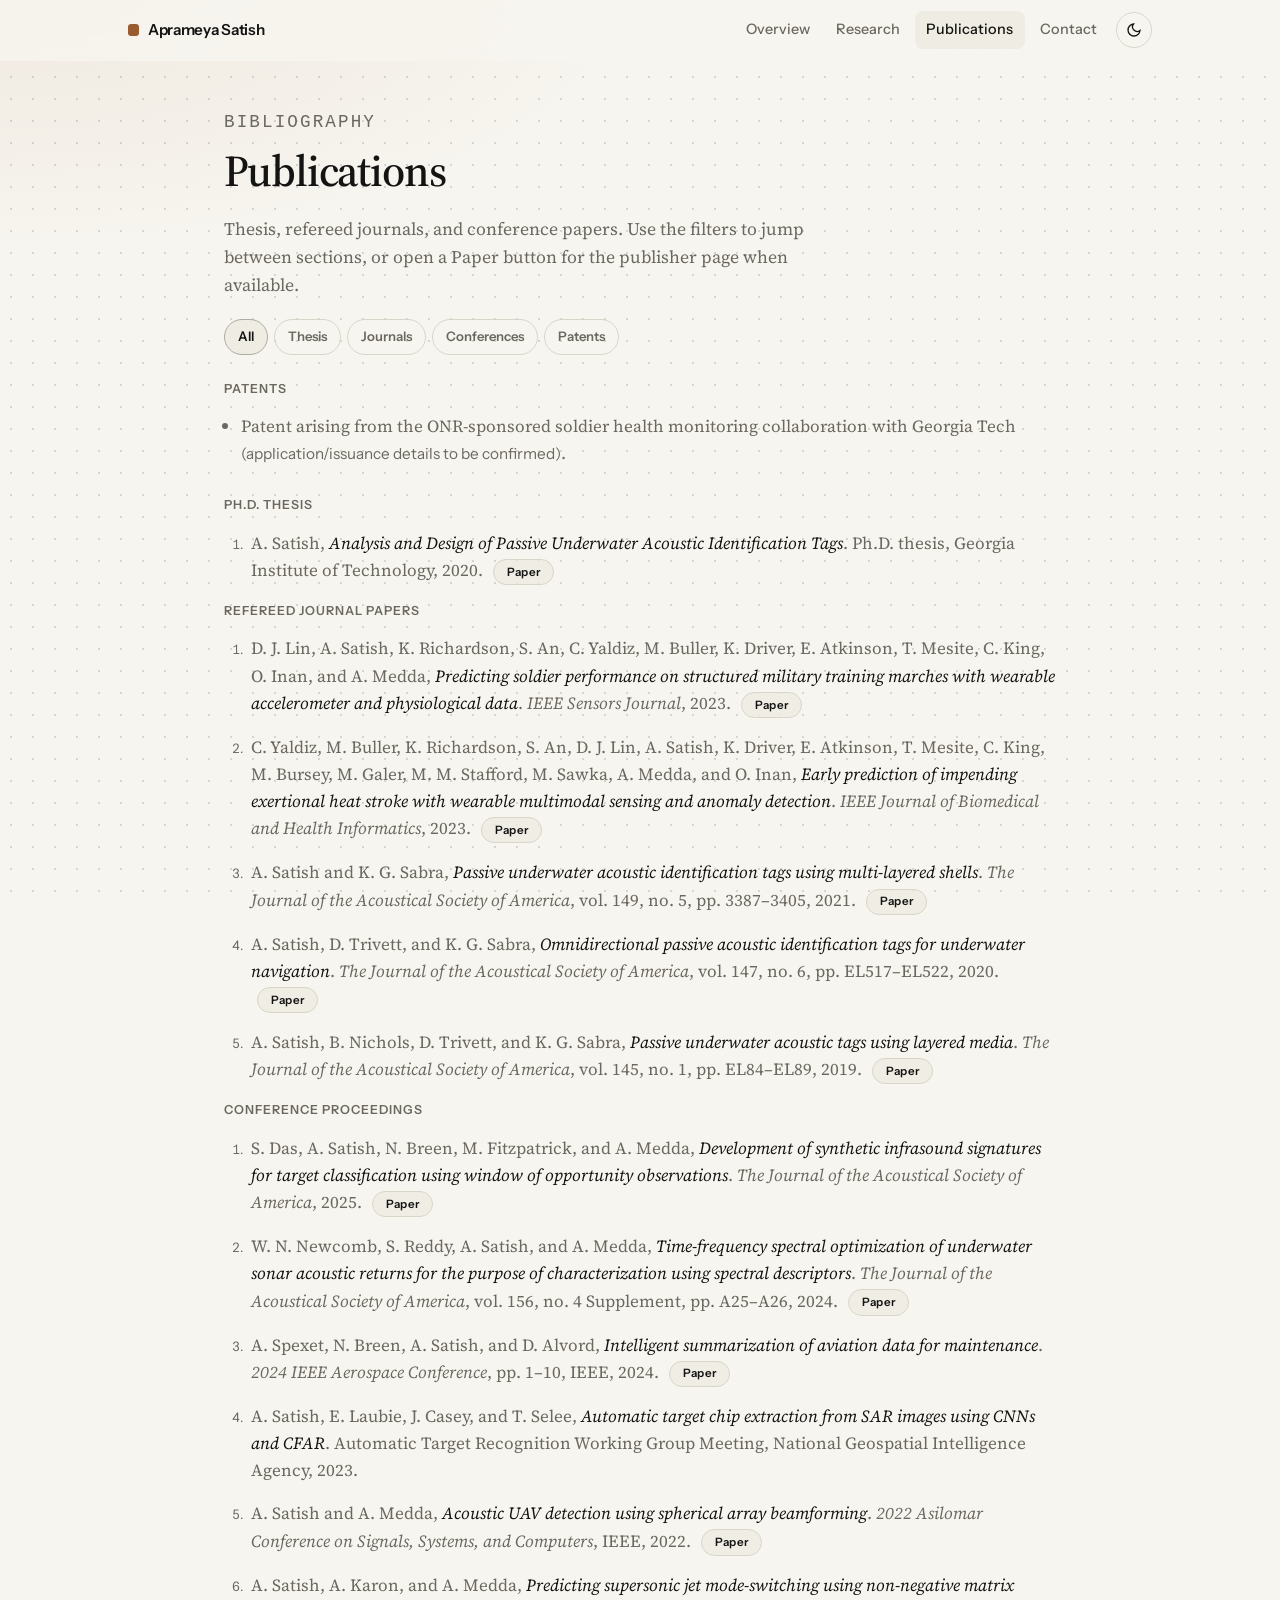
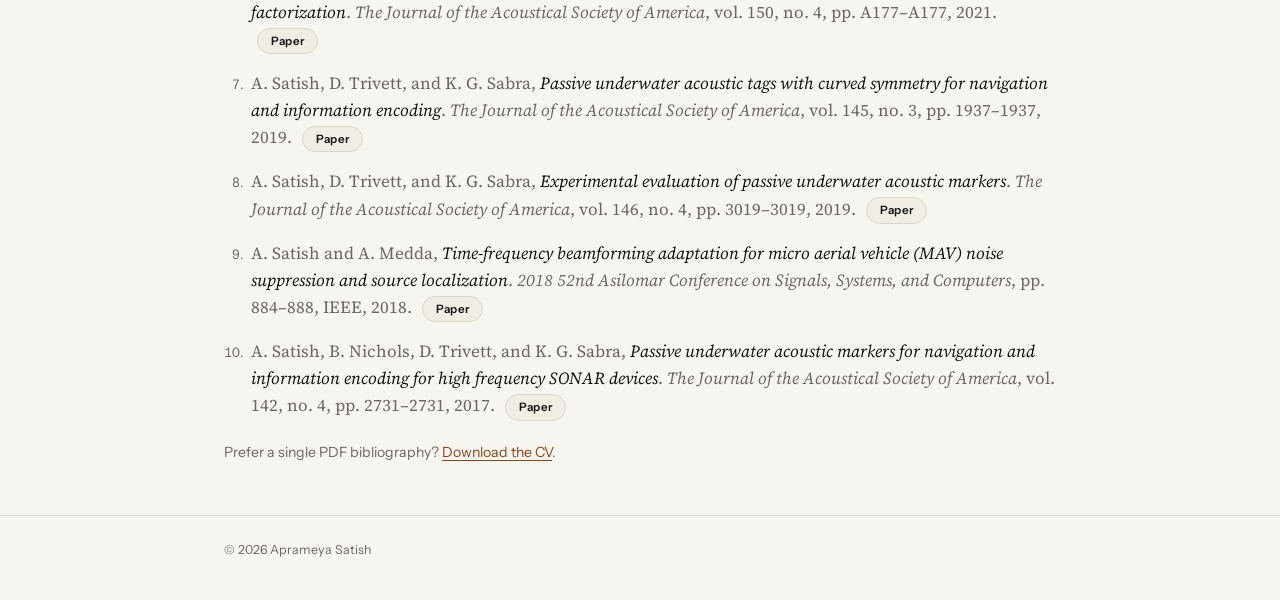
==== publications.html @ 1bc89d55 "Restructure site into overview, research, and publications Adopt a zk15-inspired multi-page academic" ====
<!DOCTYPE html>
<html lang="en">
<head>
    <meta charset="UTF-8">
    <meta name="viewport" content="width=device-width, initial-scale=1.0">
    <title>Publications — Aprameya Satish</title>
    <meta name="description" content="Publications by Aprameya Satish: journals, conferences, and Ph.D. thesis.">
    <script>
      (function () {
        try {
          var key = "as-theme";
          var stored = localStorage.getItem(key);
          var prefersDark = window.matchMedia("(prefers-color-scheme: dark)").matches;
          var theme = stored === "light" || stored === "dark" ? stored : prefersDark ? "dark" : "light";
          document.documentElement.dataset.theme = theme;
          document.documentElement.style.colorScheme = theme;
        } catch (e) {
          document.documentElement.dataset.theme = "light";
        }
      })();
    </script>
    <link rel="preconnect" href="https://fonts.googleapis.com">
    <link rel="preconnect" href="https://fonts.gstatic.com" crossorigin>
    <link href="https://fonts.googleapis.com/css2?family=Instrument+Sans:ital,wght@0,400;0,500;0,600;0,700;1,400&family=Source+Serif+4:ital,opsz,wght@0,8..60,400;0,8..60,500;0,8..60,600;0,8..60,700;1,8..60,400;1,8..60,500&display=swap" rel="stylesheet">
    <link rel="stylesheet" href="style.css">
</head>
<body>
    <a class="skip-link" href="#main">Skip to content</a>

    <header class="site-header">
        <nav class="nav" aria-label="Primary">
            <a class="nav__brand" href="./">
                <span class="nav__mark" aria-hidden="true"></span>
                Aprameya Satish
            </a>
            <div class="nav__actions">
                <ul class="nav__menu" id="nav-menu">
                    <li><a class="nav__link" href="./">Overview</a></li>
                    <li><a class="nav__link" href="research.html">Research</a></li>
                    <li><a class="nav__link" href="publications.html" aria-current="page">Publications</a></li>
                    <li><a class="nav__link" href="./#contact">Contact</a></li>
                </ul>
                <button class="theme-toggle" id="theme-toggle" type="button" aria-label="Toggle color theme">
                    <svg class="icon-moon" viewBox="0 0 24 24" fill="none" stroke="currentColor" stroke-width="2" aria-hidden="true"><path d="M21 12.79A9 9 0 1 1 11.21 3 7 7 0 0 0 21 12.79z"/></svg>
                    <svg class="icon-sun" viewBox="0 0 24 24" fill="none" stroke="currentColor" stroke-width="2" aria-hidden="true"><circle cx="12" cy="12" r="4"/><path d="M12 2v2m0 16v2M4.93 4.93l1.41 1.41m11.32 11.32 1.41 1.41M2 12h2m16 0h2M4.93 19.07l1.41-1.41M17.66 6.34l1.41-1.41"/></svg>
                </button>
                <button class="nav__toggle" id="nav-toggle" type="button" aria-expanded="false" aria-controls="nav-menu" aria-label="Toggle menu">
                    <span></span><span></span><span></span>
                </button>
            </div>
        </nav>
    </header>

    <main id="main">
        <header class="page-header">
            <div class="container">
                <p class="hero__eyebrow reveal">Bibliography</p>
                <h1 class="reveal">Publications</h1>
                <p class="reveal">
                    Thesis, refereed journals, and conference papers. Use the filters to jump between
                    sections, or open a Paper button for the publisher page when available.
                </p>
            </div>
        </header>

        <section class="section" style="padding-top: 0;">
            <div class="container">
                <div class="pub-filters reveal" role="tablist" aria-label="Publication filters">
                    <button type="button" class="pub-filter is-active" data-filter="all">All</button>
                    <button type="button" class="pub-filter" data-filter="thesis">Thesis</button>
                    <button type="button" class="pub-filter" data-filter="journal">Journals</button>
                    <button type="button" class="pub-filter" data-filter="conference">Conferences</button>
                    <button type="button" class="pub-filter" data-filter="patent">Patents</button>
                </div>

                <div class="pub-group" data-group="patent">
                    <h2 class="subsection__title">Patents</h2>
                    <ul class="plain-list" style="margin-bottom: 1.75rem;">
                        <li>
                            Patent arising from the ONR-sponsored soldier health monitoring collaboration
                            with Georgia Tech <span class="muted">(application/issuance details to be confirmed)</span>.
                        </li>
                    </ul>
                </div>

                <div class="pub-group" data-group="thesis">
                    <h2 class="subsection__title">Ph.D. Thesis</h2>
                    <ol class="pub-list">
                        <li id="pub-thesis-2020">
                            <span class="pub-list__entry">
                                A. Satish,
                                <span class="pub-list__title">Analysis and Design of Passive Underwater Acoustic Identification Tags</span>.
                                Ph.D. thesis, Georgia Institute of Technology, 2020.
                                <a class="btn-paper" href="https://hdl.handle.net/1853/65987" target="_blank" rel="noopener noreferrer">Paper</a>
                            </span>
                        </li>
                    </ol>
                </div>

                <div class="pub-group" data-group="journal">
                    <h2 class="subsection__title">Refereed Journal Papers</h2>
                    <ol class="pub-list">
                        <li id="pub-lin-2023">
                            <span class="pub-list__entry">
                                D. J. Lin, A. Satish, K. Richardson, S. An, C. Yaldiz, M. Buller, K. Driver,
                                E. Atkinson, T. Mesite, C. King, O. Inan, and A. Medda,
                                <span class="pub-list__title">Predicting soldier performance on structured military training marches with wearable accelerometer and physiological data</span>.
                                <em>IEEE Sensors Journal</em>, 2023.
                                <a class="btn-paper" href="https://doi.org/10.1109/JSEN.2023.3330409" target="_blank" rel="noopener noreferrer">Paper</a>
                            </span>
                        </li>
                        <li id="pub-yaldiz-2023">
                            <span class="pub-list__entry">
                                C. Yaldiz, M. Buller, K. Richardson, S. An, D. J. Lin, A. Satish, K. Driver,
                                E. Atkinson, T. Mesite, C. King, M. Bursey, M. Galer, M. M. Stafford,
                                M. Sawka, A. Medda, and O. Inan,
                                <span class="pub-list__title">Early prediction of impending exertional heat stroke with wearable multimodal sensing and anomaly detection</span>.
                                <em>IEEE Journal of Biomedical and Health Informatics</em>, 2023.
                                <a class="btn-paper" href="https://doi.org/10.1109/JBHI.2023.3323014" target="_blank" rel="noopener noreferrer">Paper</a>
                            </span>
                        </li>
                        <li id="pub-satish-shells-2021">
                            <span class="pub-list__entry">
                                A. Satish and K. G. Sabra,
                                <span class="pub-list__title">Passive underwater acoustic identification tags using multi-layered shells</span>.
                                <em>The Journal of the Acoustical Society of America</em>, vol. 149, no. 5, pp. 3387–3405, 2021.
                                <a class="btn-paper" href="https://doi.org/10.1121/10.0004990" target="_blank" rel="noopener noreferrer">Paper</a>
                            </span>
                        </li>
                        <li id="pub-satish-omni-2020">
                            <span class="pub-list__entry">
                                A. Satish, D. Trivett, and K. G. Sabra,
                                <span class="pub-list__title">Omnidirectional passive acoustic identification tags for underwater navigation</span>.
                                <em>The Journal of the Acoustical Society of America</em>, vol. 147, no. 6, pp. EL517–EL522, 2020.
                                <a class="btn-paper" href="https://doi.org/10.1121/10.0001444" target="_blank" rel="noopener noreferrer">Paper</a>
                            </span>
                        </li>
                        <li id="pub-satish-layered-2019">
                            <span class="pub-list__entry">
                                A. Satish, B. Nichols, D. Trivett, and K. G. Sabra,
                                <span class="pub-list__title">Passive underwater acoustic tags using layered media</span>.
                                <em>The Journal of the Acoustical Society of America</em>, vol. 145, no. 1, pp. EL84–EL89, 2019.
                                <a class="btn-paper" href="https://doi.org/10.1121/1.5088007" target="_blank" rel="noopener noreferrer">Paper</a>
                            </span>
                        </li>
                    </ol>
                </div>

                <div class="pub-group" data-group="conference">
                    <h2 class="subsection__title">Conference Proceedings</h2>
                    <ol class="pub-list">
                        <li id="pub-das-2025">
                            <span class="pub-list__entry">
                                S. Das, A. Satish, N. Breen, M. Fitzpatrick, and A. Medda,
                                <span class="pub-list__title">Development of synthetic infrasound signatures for target classification using window of opportunity observations</span>.
                                <em>The Journal of the Acoustical Society of America</em>, 2025.
                                <a class="btn-paper" href="https://doi.org/10.1121/10.0038191" target="_blank" rel="noopener noreferrer">Paper</a>
                            </span>
                        </li>
                        <li id="pub-newcomb-2024">
                            <span class="pub-list__entry">
                                W. N. Newcomb, S. Reddy, A. Satish, and A. Medda,
                                <span class="pub-list__title">Time-frequency spectral optimization of underwater sonar acoustic returns for the purpose of characterization using spectral descriptors</span>.
                                <em>The Journal of the Acoustical Society of America</em>, vol. 156, no. 4 Supplement, pp. A25–A26, 2024.
                                <a class="btn-paper" href="https://doi.org/10.1121/10.0034982" target="_blank" rel="noopener noreferrer">Paper</a>
                            </span>
                        </li>
                        <li id="pub-spexet-2024">
                            <span class="pub-list__entry">
                                A. Spexet, N. Breen, A. Satish, and D. Alvord,
                                <span class="pub-list__title">Intelligent summarization of aviation data for maintenance</span>.
                                <em>2024 IEEE Aerospace Conference</em>, pp. 1–10, IEEE, 2024.
                                <a class="btn-paper" href="https://doi.org/10.1109/AERO58975.2024.10521297" target="_blank" rel="noopener noreferrer">Paper</a>
                            </span>
                        </li>
                        <li id="pub-satish-sar-2023">
                            <span class="pub-list__entry">
                                A. Satish, E. Laubie, J. Casey, and T. Selee,
                                <span class="pub-list__title">Automatic target chip extraction from SAR images using CNNs and CFAR</span>.
                                Automatic Target Recognition Working Group Meeting, National Geospatial Intelligence Agency, 2023.
                            </span>
                        </li>
                        <li id="pub-satish-uav-2022">
                            <span class="pub-list__entry">
                                A. Satish and A. Medda,
                                <span class="pub-list__title">Acoustic UAV detection using spherical array beamforming</span>.
                                <em>2022 Asilomar Conference on Signals, Systems, and Computers</em>, IEEE, 2022.
                                <a class="btn-paper" href="https://doi.org/10.1109/IEEECONF56349.2022.10051923" target="_blank" rel="noopener noreferrer">Paper</a>
                            </span>
                        </li>
                        <li id="pub-satish-jet-2021">
                            <span class="pub-list__entry">
                                A. Satish, A. Karon, and A. Medda,
                                <span class="pub-list__title">Predicting supersonic jet mode-switching using non-negative matrix factorization</span>.
                                <em>The Journal of the Acoustical Society of America</em>, vol. 150, no. 4, pp. A177–A177, 2021.
                                <a class="btn-paper" href="https://doi.org/10.1121/10.0008040" target="_blank" rel="noopener noreferrer">Paper</a>
                            </span>
                        </li>
                        <li id="pub-satish-curved-2019">
                            <span class="pub-list__entry">
                                A. Satish, D. Trivett, and K. G. Sabra,
                                <span class="pub-list__title">Passive underwater acoustic tags with curved symmetry for navigation and information encoding</span>.
                                <em>The Journal of the Acoustical Society of America</em>, vol. 145, no. 3, pp. 1937–1937, 2019.
                                <a class="btn-paper" href="https://doi.org/10.1121/1.5102058" target="_blank" rel="noopener noreferrer">Paper</a>
                            </span>
                        </li>
                        <li id="pub-satish-eval-2019">
                            <span class="pub-list__entry">
                                A. Satish, D. Trivett, and K. G. Sabra,
                                <span class="pub-list__title">Experimental evaluation of passive underwater acoustic markers</span>.
                                <em>The Journal of the Acoustical Society of America</em>, vol. 146, no. 4, pp. 3019–3019, 2019.
                                <a class="btn-paper" href="https://doi.org/10.1121/1.5137463" target="_blank" rel="noopener noreferrer">Paper</a>
                            </span>
                        </li>
                        <li id="pub-satish-mav-2018">
                            <span class="pub-list__entry">
                                A. Satish and A. Medda,
                                <span class="pub-list__title">Time-frequency beamforming adaptation for micro aerial vehicle (MAV) noise suppression and source localization</span>.
                                <em>2018 52nd Asilomar Conference on Signals, Systems, and Computers</em>, pp. 884–888, IEEE, 2018.
                                <a class="btn-paper" href="https://doi.org/10.1109/ACSSC.2018.8645315" target="_blank" rel="noopener noreferrer">Paper</a>
                            </span>
                        </li>
                        <li id="pub-satish-markers-2017">
                            <span class="pub-list__entry">
                                A. Satish, B. Nichols, D. Trivett, and K. G. Sabra,
                                <span class="pub-list__title">Passive underwater acoustic markers for navigation and information encoding for high frequency SONAR devices</span>.
                                <em>The Journal of the Acoustical Society of America</em>, vol. 142, no. 4, pp. 2731–2731, 2017.
                                <a class="btn-paper" href="https://doi.org/10.1121/1.5014975" target="_blank" rel="noopener noreferrer">Paper</a>
                            </span>
                        </li>
                    </ol>
                </div>

                <p class="pub-note">
                    Prefer a single PDF bibliography?
                    <a href="assets/Aprameya_Satish_Resume.pdf" download>Download the CV</a>.
                </p>
            </div>
        </section>
    </main>

    <footer class="site-footer">
        <div class="container">
            <p>&copy; <span id="year">2026</span> Aprameya Satish</p>
        </div>
    </footer>

    <script src="app.js"></script>
</body>
</html>
---- style.css ----
/* Faculty-style layout inspired by zk15: overview / programs / publications
   with light+dark themes and a dotted-grid atmosphere. */

:root {
  color-scheme: light;
  --font-serif: "Source Serif 4", "Iowan Old Style", Georgia, serif;
  --font-sans: "Instrument Sans", "Avenir Next", "Segoe UI", sans-serif;
  --font-mono: ui-monospace, "SF Mono", Menlo, Consolas, monospace;

  --bg: #f7f5ef;
  --bg-elevated: #fffcf7;
  --fg: #141413;
  --muted: #6b6860;
  --border: #d9d5c8;
  --surface: #efece3;
  --link: #8b4518;
  --link-hover: #6b3410;
  --accent: #9a5b2f;
  --cta: #1f3a44;
  --cta-hover: #162a31;
  --cta-text: #f7f5ef;
  --nav-bg: color-mix(in srgb, var(--bg) 86%, transparent);
  --dot: color-mix(in srgb, var(--fg) 14%, transparent);
  --shadow: 0 1px 2px rgba(20, 20, 19, 0.04);

  --nav-h: 3.75rem;
  --content: 52rem;
  --content-wide: 64rem;
  --radius: 10px;
  --ease: cubic-bezier(0.22, 1, 0.36, 1);
  --duration: 280ms;
}

html[data-theme="dark"] {
  color-scheme: dark;
  --bg: #12140f;
  --bg-elevated: #1a1d16;
  --fg: #f2f0e8;
  --muted: #a8a499;
  --border: #2e3228;
  --surface: #22261c;
  --link: #d4a574;
  --link-hover: #e8c49a;
  --accent: #c9884a;
  --cta: #e8e2d4;
  --cta-hover: #fff8ec;
  --cta-text: #141413;
  --nav-bg: color-mix(in srgb, var(--bg) 88%, transparent);
  --dot: color-mix(in srgb, var(--fg) 16%, transparent);
  --shadow: 0 1px 3px rgba(0, 0, 0, 0.35);
}

*,
*::before,
*::after {
  box-sizing: border-box;
}

html {
  scroll-behavior: smooth;
  -webkit-font-smoothing: antialiased;
}

body {
  margin: 0;
  min-height: 100vh;
  font-family: var(--font-serif);
  font-size: 1.0625rem;
  line-height: 1.6;
  color: var(--fg);
  background-color: var(--bg);
  background-image:
    radial-gradient(circle, var(--dot) 1px, transparent 1.2px),
    radial-gradient(ellipse 90% 50% at 0% 0%, color-mix(in srgb, var(--accent) 8%, transparent), transparent 55%);
  background-size: 22px 22px, 100% 100%;
  background-attachment: fixed;
  transition: background-color var(--duration) var(--ease), color var(--duration) var(--ease);
}

img {
  max-width: 100%;
  display: block;
}

a {
  color: var(--link);
  text-decoration-thickness: 1px;
  text-underline-offset: 0.18em;
  transition: color var(--duration) var(--ease);
}

a:hover {
  color: var(--link-hover);
}

a:focus-visible,
button:focus-visible {
  outline: 2px solid var(--accent);
  outline-offset: 3px;
}

[id] {
  scroll-margin-top: calc(var(--nav-h) + 1rem);
}

.skip-link {
  position: absolute;
  left: 1rem;
  top: -100px;
  z-index: 100;
  padding: 0.5rem 0.75rem;
  background: var(--fg);
  color: var(--bg);
  font-family: var(--font-sans);
  font-size: 0.85rem;
  text-decoration: none;
}

.skip-link:focus {
  top: 0.75rem;
}

.container {
  width: min(100% - 2.5rem, var(--content));
  margin-inline: auto;
}

.container--wide {
  width: min(100% - 2.5rem, var(--content-wide));
}

/* ——— Nav ——— */

.site-header {
  position: sticky;
  top: 0;
  z-index: 50;
  min-height: var(--nav-h);
  backdrop-filter: blur(14px);
  background: var(--nav-bg);
  border-bottom: 1px solid transparent;
  transition: border-color var(--duration) var(--ease), background var(--duration) var(--ease);
}

.site-header.is-scrolled {
  border-bottom-color: var(--border);
}

.nav {
  width: min(100% - 2rem, var(--content-wide));
  margin-inline: auto;
  min-height: var(--nav-h);
  display: flex;
  align-items: center;
  justify-content: space-between;
  gap: 1rem;
  font-family: var(--font-sans);
}

.nav__brand {
  display: inline-flex;
  align-items: center;
  gap: 0.55rem;
  color: var(--fg);
  font-weight: 600;
  font-size: 0.95rem;
  letter-spacing: -0.02em;
  text-decoration: none;
}

.nav__brand:hover {
  color: var(--fg);
}

.nav__mark {
  width: 0.7rem;
  height: 0.7rem;
  border-radius: 0.2rem;
  background: var(--accent);
  transition: transform var(--duration) var(--ease);
}

.nav__brand:hover .nav__mark {
  transform: rotate(20deg);
}

.nav__actions {
  display: flex;
  align-items: center;
  gap: 0.5rem;
}

.nav__menu {
  display: flex;
  flex-wrap: wrap;
  gap: 0.15rem 0.25rem;
  list-style: none;
  margin: 0;
  padding: 0;
}

.nav__link {
  display: block;
  padding: 0.45rem 0.7rem;
  border-radius: 8px;
  color: var(--muted);
  font-size: 0.9rem;
  font-weight: 500;
  text-decoration: none;
}

.nav__link:hover,
.nav__link[aria-current="page"],
.nav__link.is-active {
  color: var(--fg);
  background: var(--surface);
}

.theme-toggle,
.nav__toggle {
  appearance: none;
  border: 1px solid var(--border);
  background: transparent;
  color: var(--fg);
  cursor: pointer;
  display: inline-flex;
  align-items: center;
  justify-content: center;
  width: 2.25rem;
  height: 2.25rem;
  border-radius: 999px;
  padding: 0;
  transition: background var(--duration) var(--ease), border-color var(--duration) var(--ease);
}

.theme-toggle:hover,
.nav__toggle:hover {
  background: var(--surface);
}

.theme-toggle svg {
  width: 1rem;
  height: 1rem;
}

html[data-theme="light"] .icon-sun {
  display: none;
}

html[data-theme="dark"] .icon-moon {
  display: none;
}

.nav__toggle {
  display: none;
  flex-direction: column;
  gap: 4px;
  border-radius: 8px;
}

.nav__toggle span {
  width: 1rem;
  height: 2px;
  background: var(--fg);
  border-radius: 2px;
}

/* ——— Hero / page intro ——— */

.hero {
  padding: calc(var(--nav-h) * 0.35 + 2.5rem) 0 2.75rem;
}

.hero__eyebrow {
  margin: 0 0 0.85rem;
  font-family: var(--font-mono);
  font-size: 0.75rem;
  font-weight: 500;
  letter-spacing: 0.12em;
  text-transform: uppercase;
  color: var(--accent);
}

.hero__title {
  margin: 0 0 0.65rem;
  font-family: var(--font-serif);
  font-size: clamp(2.4rem, 6vw, 3.6rem);
  font-weight: 550;
  line-height: 1.08;
  letter-spacing: -0.03em;
}

.hero__lede {
  margin: 0 0 1.4rem;
  max-width: 38rem;
  font-size: clamp(1.05rem, 2vw, 1.2rem);
  line-height: 1.5;
  color: var(--muted);
}

.btn-row {
  display: flex;
  flex-wrap: wrap;
  gap: 0.7rem;
  margin-bottom: 1.25rem;
}

.btn {
  display: inline-flex;
  align-items: center;
  gap: 0.4rem;
  padding: 0.65rem 1.15rem;
  border-radius: 8px;
  border: 1px solid transparent;
  font-family: var(--font-sans);
  font-size: 0.92rem;
  font-weight: 600;
  text-decoration: none;
  transition: background var(--duration) var(--ease), border-color var(--duration) var(--ease),
    color var(--duration) var(--ease), transform var(--duration) var(--ease);
}

.btn:hover {
  text-decoration: none;
  transform: translateY(-1px);
}

.btn--primary {
  background: var(--cta);
  color: var(--cta-text);
}

.btn--primary:hover {
  background: var(--cta-hover);
  color: var(--cta-text);
}

.btn--secondary {
  background: var(--surface);
  color: var(--fg);
  border-color: var(--border);
  box-shadow: var(--shadow);
}

.btn--secondary:hover {
  color: var(--fg);
  border-color: color-mix(in srgb, var(--fg) 28%, var(--border));
}

.fact-chips {
  display: flex;
  flex-wrap: wrap;
  gap: 0.5rem;
  margin: 0;
  padding: 0;
  list-style: none;
}

.fact-chips li,
.fact-chips a {
  font-family: var(--font-mono);
  font-size: 0.75rem;
  color: var(--muted);
  border: 1px solid var(--border);
  border-radius: 999px;
  padding: 0.35rem 0.75rem;
  background: color-mix(in srgb, var(--bg-elevated) 80%, transparent);
  text-decoration: none;
}

.fact-chips a:hover {
  color: var(--fg);
  border-color: color-mix(in srgb, var(--fg) 30%, var(--border));
}

.page-header {
  padding: calc(var(--nav-h) * 0.25 + 2rem) 0 1.25rem;
}

.page-header h1 {
  margin: 0 0 0.5rem;
  font-size: clamp(2rem, 4.5vw, 2.75rem);
  font-weight: 550;
  letter-spacing: -0.025em;
}

.page-header p {
  margin: 0;
  max-width: 40rem;
  color: var(--muted);
  font-size: 1.1rem;
}

/* ——— Sections ——— */

.section {
  padding: 3.25rem 0;
}

.section--band {
  background: color-mix(in srgb, var(--surface) 72%, transparent);
  border-block: 1px solid var(--border);
}

.section__header {
  display: flex;
  flex-wrap: wrap;
  align-items: baseline;
  justify-content: space-between;
  gap: 0.75rem 1.25rem;
  margin-bottom: 1.5rem;
}

.section__title {
  margin: 0;
  font-size: clamp(1.45rem, 3vw, 1.85rem);
  font-weight: 600;
  letter-spacing: -0.02em;
}

.section__link {
  font-family: var(--font-sans);
  font-size: 0.88rem;
  font-weight: 600;
  text-decoration: none;
  border-bottom: 1px solid currentColor;
}

.subsection__title {
  margin: 1.75rem 0 0.9rem;
  font-family: var(--font-sans);
  font-size: 0.78rem;
  font-weight: 600;
  letter-spacing: 0.08em;
  text-transform: uppercase;
  color: var(--muted);
}

.subsection__title:first-child {
  margin-top: 0;
}

.prose p {
  margin: 0 0 1rem;
  color: var(--muted);
}

.prose p:last-child {
  margin-bottom: 0;
}

/* ——— Program cards (programmatic partition) ——— */

.program-grid {
  display: grid;
  grid-template-columns: repeat(2, minmax(0, 1fr));
  gap: 1rem;
}

.program {
  padding: 1.15rem 1.2rem;
  border: 1px solid var(--border);
  border-radius: var(--radius);
  background: color-mix(in srgb, var(--bg-elevated) 88%, transparent);
  box-shadow: var(--shadow);
}

.program h3 {
  margin: 0 0 0.45rem;
  font-size: 1.15rem;
  font-weight: 600;
  letter-spacing: -0.015em;
}

.program p {
  margin: 0 0 0.75rem;
  color: var(--muted);
  font-size: 0.98rem;
}

.program__meta {
  display: flex;
  flex-wrap: wrap;
  gap: 0.4rem;
  margin: 0;
  padding: 0;
  list-style: none;
}

.program__meta li,
.program__meta a {
  font-family: var(--font-sans);
  font-size: 0.72rem;
  font-weight: 600;
  color: var(--muted);
  border: 1px solid var(--border);
  border-radius: 999px;
  padding: 0.2rem 0.55rem;
  text-decoration: none;
}

.program__meta a:hover {
  color: var(--link);
  border-color: color-mix(in srgb, var(--link) 40%, var(--border));
}

/* ——— Selected pubs teaser ——— */

.teaser-list {
  margin: 0;
  padding: 0;
  list-style: none;
  display: grid;
  gap: 0.85rem;
}

.teaser-list li {
  display: grid;
  grid-template-columns: auto 1fr;
  gap: 0.75rem 1rem;
  align-items: start;
  padding-bottom: 0.85rem;
  border-bottom: 1px solid var(--border);
}

.teaser-list li:last-child {
  border-bottom: none;
  padding-bottom: 0;
}

.teaser-year {
  font-family: var(--font-mono);
  font-size: 0.78rem;
  color: var(--accent);
  padding-top: 0.2rem;
}

.teaser-title {
  margin: 0 0 0.2rem;
  font-size: 1rem;
  font-weight: 500;
}

.teaser-venue {
  margin: 0;
  font-family: var(--font-sans);
  font-size: 0.82rem;
  color: var(--muted);
}

/* ——— Experience / jobs ——— */

.job {
  padding-bottom: 2rem;
  margin-bottom: 1.5rem;
  border-bottom: 1px solid var(--border);
}

.job:last-child {
  margin-bottom: 0;
  padding-bottom: 0;
  border-bottom: none;
}

.job__header {
  display: flex;
  justify-content: space-between;
  align-items: baseline;
  gap: 1rem;
  flex-wrap: wrap;
  margin-bottom: 0.85rem;
}

.job__title {
  margin: 0 0 0.2rem;
  font-size: 1.25rem;
  font-weight: 600;
}

.job__org {
  margin: 0;
  font-family: var(--font-sans);
  font-size: 0.88rem;
  color: var(--muted);
}

.job__dates {
  font-family: var(--font-sans);
  font-size: 0.88rem;
  color: var(--muted);
  white-space: nowrap;
}

.job__bullets {
  margin: 0;
  padding-left: 1.1rem;
  color: var(--muted);
}

.job__bullets li {
  margin-bottom: 0.65rem;
}

.job__bullets strong {
  color: var(--fg);
  font-weight: 600;
}

.job__cites {
  display: block;
  margin-top: 0.35rem;
  font-family: var(--font-sans);
  font-size: 0.82rem;
  color: var(--muted);
}

.job__cites a {
  color: var(--muted);
  text-decoration: none;
  border-bottom: 1px solid var(--border);
}

.job__cites a:hover {
  color: var(--link);
  border-bottom-color: var(--link);
}

/* ——— Publications ——— */

.pub-filters {
  display: flex;
  flex-wrap: wrap;
  gap: 0.4rem;
  margin: 0 0 1.5rem;
  font-family: var(--font-sans);
}

.pub-filter {
  appearance: none;
  border: 1px solid var(--border);
  background: transparent;
  color: var(--muted);
  font: inherit;
  font-size: 0.82rem;
  font-weight: 600;
  padding: 0.4rem 0.8rem;
  border-radius: 999px;
  cursor: pointer;
}

.pub-filter:hover,
.pub-filter.is-active {
  color: var(--fg);
  background: var(--surface);
  border-color: color-mix(in srgb, var(--fg) 22%, var(--border));
}

.pub-list {
  margin: 0 0 0.5rem;
  padding-left: 1.35rem;
  color: var(--muted);
}

.pub-list li {
  margin-bottom: 1rem;
  padding-left: 0.35rem;
  scroll-margin-top: calc(var(--nav-h) + 1.25rem);
}

.pub-list li::marker {
  font-family: var(--font-sans);
  font-size: 0.82rem;
  color: var(--muted);
}

.pub-list__title {
  font-style: italic;
  color: var(--fg);
}

.btn-paper {
  display: inline-flex;
  align-items: center;
  justify-content: center;
  margin-left: 0.35rem;
  padding: 0.18rem 0.8rem;
  border: 1px solid var(--border);
  border-radius: 999px;
  background: color-mix(in srgb, var(--surface) 80%, transparent);
  color: var(--fg);
  font-family: var(--font-sans);
  font-size: 0.72rem;
  font-weight: 600;
  letter-spacing: 0.03em;
  text-decoration: none;
  vertical-align: middle;
  white-space: nowrap;
  transition: background var(--duration) var(--ease), border-color var(--duration) var(--ease),
    color var(--duration) var(--ease);
}

.btn-paper:hover {
  color: var(--fg);
  border-color: color-mix(in srgb, var(--fg) 35%, var(--border));
  background: var(--surface);
  text-decoration: none;
}

.pub-note {
  margin: 1.25rem 0 0;
  font-family: var(--font-sans);
  font-size: 0.88rem;
  color: var(--muted);
}

/* ——— Education / skills / service / contact ——— */

.edu-list,
.plain-list,
.contact-list {
  margin: 0;
  padding: 0;
  list-style: none;
}

.edu-list {
  display: grid;
  gap: 1.15rem;
}

.edu-item {
  display: flex;
  justify-content: space-between;
  gap: 1rem;
  flex-wrap: wrap;
  padding-bottom: 1.1rem;
  border-bottom: 1px solid var(--border);
}

.edu-item:last-child {
  border-bottom: none;
  padding-bottom: 0;
}

.edu-item__degree {
  margin: 0 0 0.2rem;
  font-size: 1.1rem;
  font-weight: 600;
}

.edu-item__school,
.edu-item__detail,
.edu-item__dates {
  margin: 0;
  font-family: var(--font-sans);
  font-size: 0.88rem;
  color: var(--muted);
}

.skills-dl {
  margin: 0;
}

.skills-dl__row {
  display: grid;
  grid-template-columns: 7rem 1fr;
  gap: 1rem;
  padding: 0.9rem 0;
  border-bottom: 1px solid var(--border);
}

.skills-dl__row:first-child {
  padding-top: 0;
}

.skills-dl__row dt {
  font-family: var(--font-sans);
  font-size: 0.85rem;
  font-weight: 600;
  color: var(--muted);
}

.skills-dl__row dd {
  margin: 0;
  color: var(--muted);
}

.two-col {
  display: grid;
  grid-template-columns: 1fr 1fr;
  gap: 2rem;
}

.plain-list {
  padding-left: 1.05rem;
  list-style: disc;
  color: var(--muted);
}

.plain-list li {
  margin-bottom: 0.55rem;
}

.muted {
  color: var(--muted);
  font-family: var(--font-sans);
  font-size: 0.9em;
}

.contact-block__lede {
  margin: 0 0 1.1rem;
  max-width: 34rem;
  font-size: 1.1rem;
  color: var(--muted);
}

.contact-list {
  display: grid;
  gap: 0.4rem;
  margin-bottom: 1.1rem;
  font-family: var(--font-sans);
  font-size: 0.9rem;
}

.contact-list a {
  color: var(--fg);
  text-decoration: none;
  border-bottom: 1px solid var(--border);
  width: fit-content;
}

.contact-list a:hover {
  color: var(--link);
  border-bottom-color: var(--link);
}

.text-link {
  font-family: var(--font-sans);
  font-size: 0.9rem;
  font-weight: 600;
  color: var(--fg);
  text-decoration: none;
  border-bottom: 1px solid var(--fg);
}

.text-link:hover {
  color: var(--link);
  border-bottom-color: var(--link);
}

.site-footer {
  padding: 1.5rem 0 2.5rem;
  border-top: 1px solid var(--border);
  font-family: var(--font-sans);
  font-size: 0.78rem;
  color: var(--muted);
}

.site-footer p {
  margin: 0;
}

/* ——— Motion ——— */

.reveal {
  opacity: 0;
  transform: translateY(0.7rem);
  transition: opacity var(--duration) var(--ease), transform var(--duration) var(--ease);
}

.reveal.is-visible {
  opacity: 1;
  transform: none;
}

@media (prefers-reduced-motion: reduce) {
  html {
    scroll-behavior: auto;
  }

  .reveal {
    opacity: 1;
    transform: none;
    transition: none;
  }

  .btn:hover {
    transform: none;
  }
}

/* ——— Responsive ——— */

@media (max-width: 860px) {
  .nav__toggle {
    display: inline-flex;
  }

  .nav__menu {
    display: none;
    position: absolute;
    top: var(--nav-h);
    left: 0;
    right: 0;
    flex-direction: column;
    gap: 0;
    padding: 0.5rem 1.25rem 1rem;
    background: var(--bg);
    border-bottom: 1px solid var(--border);
  }

  .nav__menu.is-open {
    display: flex;
  }

  .program-grid,
  .two-col {
    grid-template-columns: 1fr;
  }

  .skills-dl__row {
    grid-template-columns: 1fr;
    gap: 0.25rem;
  }
}

@media (max-width: 480px) {
  .container,
  .container--wide,
  .nav {
    width: min(100% - 1.5rem, var(--content-wide));
  }

  .btn-row {
    flex-direction: column;
    align-items: stretch;
  }
}
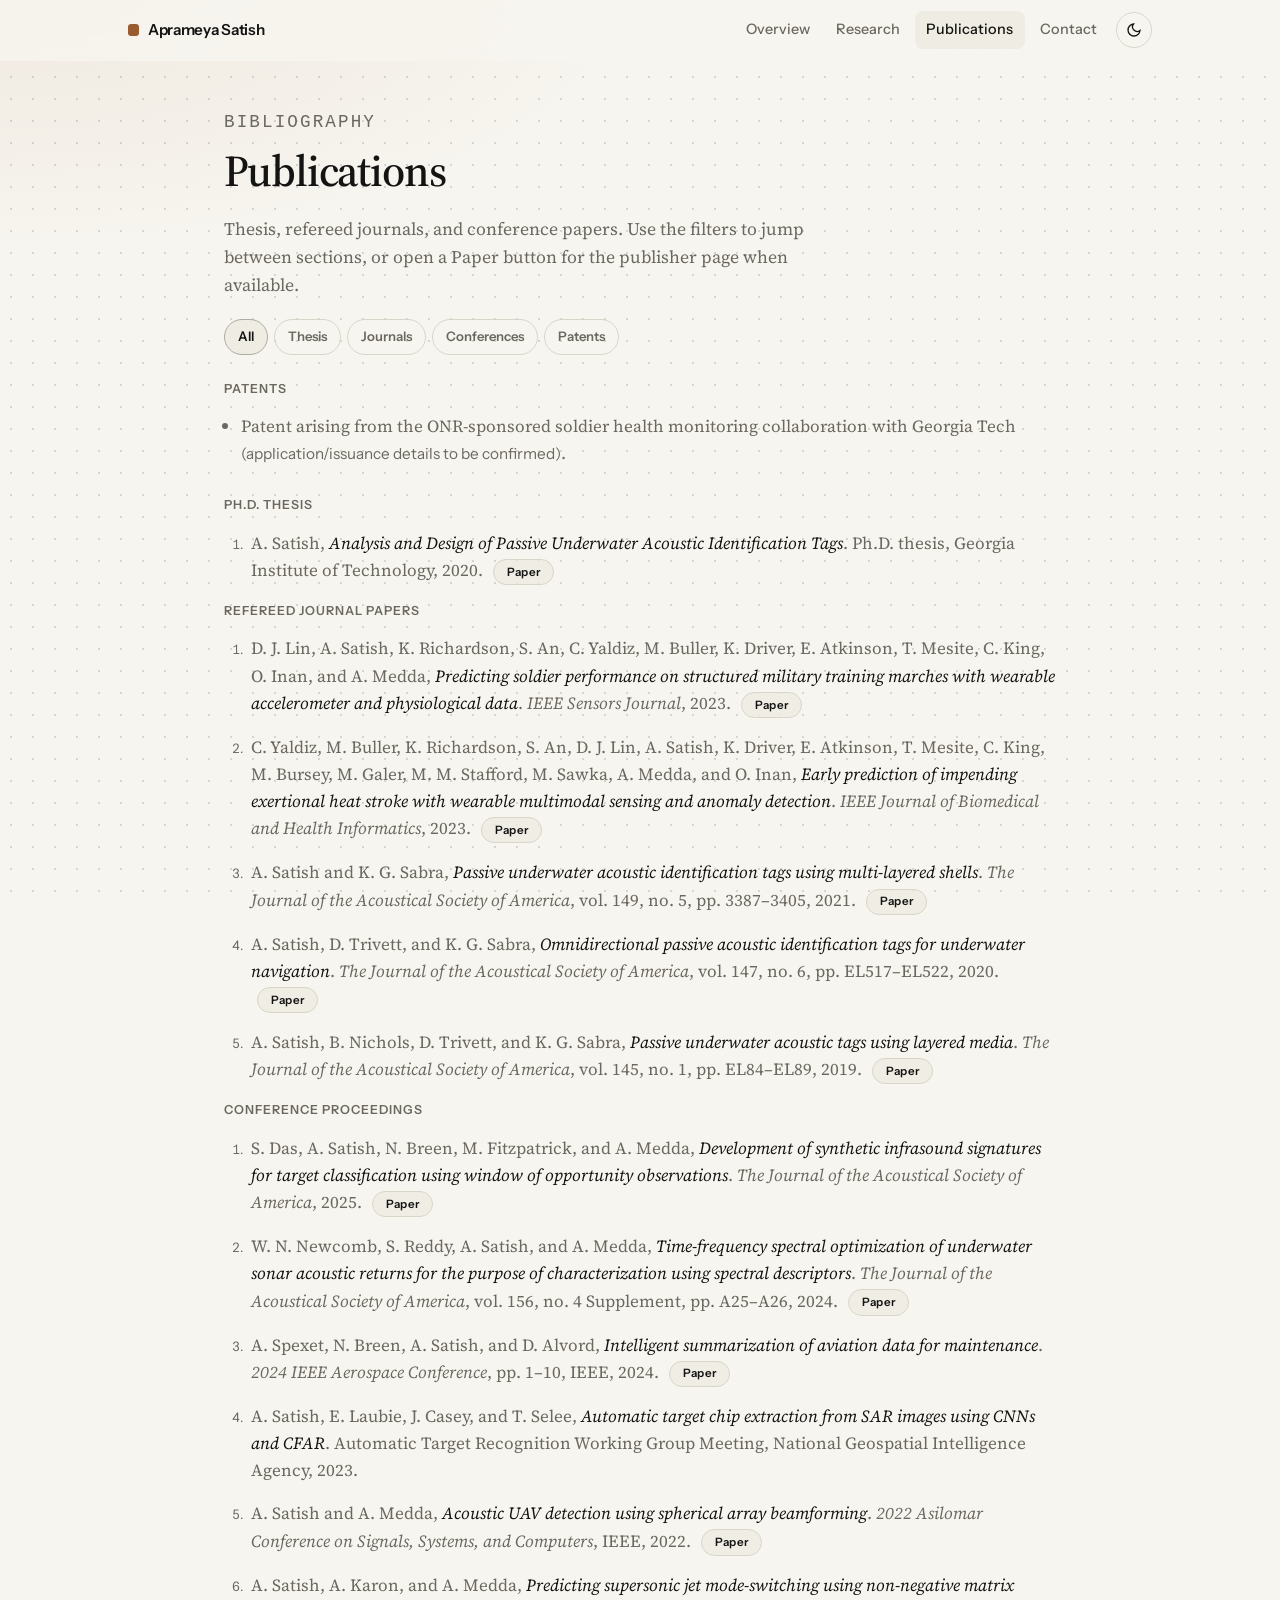
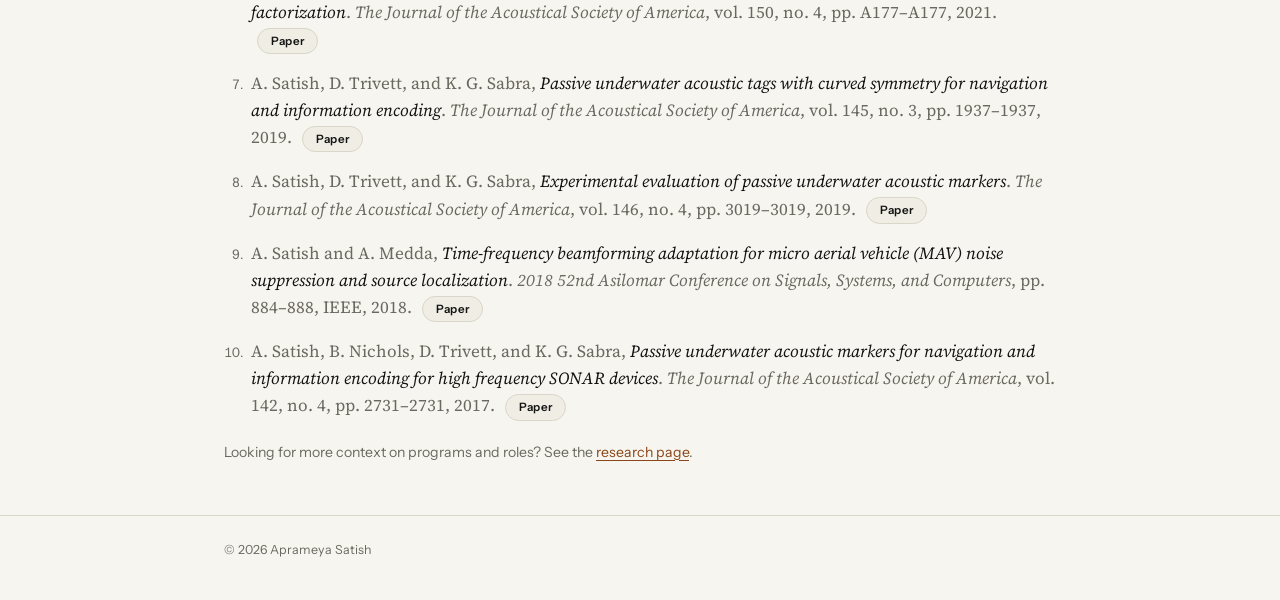
==== commit 4147f8eb: "Hide personal email/CV; add private contact form Remove public email, phone, and CV download links. " ====
--- a/publications.html
+++ b/publications.html
@@ -232,8 +232,8 @@
                 </div>
 
                 <p class="pub-note">
-                    Prefer a single PDF bibliography?
-                    <a href="assets/Aprameya_Satish_Resume.pdf" download>Download the CV</a>.
+                    Looking for more context on programs and roles?
+                    See the <a href="research.html">research page</a>.
                 </p>
             </div>
         </section>
--- a/style.css
+++ b/style.css
@@ -814,6 +814,91 @@
   color: var(--muted);
 }
 
+.contact-linkedin {
+  margin: 0 0 1.5rem;
+}
+
+.contact-form {
+  display: grid;
+  gap: 0.95rem;
+  max-width: 32rem;
+}
+
+.contact-form__honeypot {
+  position: absolute;
+  left: -10000px;
+  width: 1px;
+  height: 1px;
+  overflow: hidden;
+}
+
+.form-row {
+  display: grid;
+  gap: 0.35rem;
+}
+
+.form-row label {
+  font-family: var(--font-sans);
+  font-size: 0.82rem;
+  font-weight: 600;
+  color: var(--muted);
+}
+
+.form-row input,
+.form-row textarea {
+  width: 100%;
+  padding: 0.7rem 0.8rem;
+  border: 1px solid var(--border);
+  border-radius: 8px;
+  background: color-mix(in srgb, var(--bg-elevated) 90%, transparent);
+  color: var(--fg);
+  font-family: var(--font-sans);
+  font-size: 0.95rem;
+  line-height: 1.4;
+  transition: border-color var(--duration) var(--ease), background var(--duration) var(--ease);
+}
+
+.form-row input:focus,
+.form-row textarea:focus {
+  outline: none;
+  border-color: color-mix(in srgb, var(--accent) 55%, var(--border));
+  background: var(--bg-elevated);
+}
+
+.form-row textarea {
+  resize: vertical;
+  min-height: 8rem;
+  font-family: var(--font-serif);
+}
+
+.contact-form .btn {
+  justify-self: start;
+}
+
+.contact-form__status {
+  margin: 0;
+  min-height: 1.3em;
+  font-family: var(--font-sans);
+  font-size: 0.88rem;
+  color: var(--muted);
+}
+
+.contact-form__status[data-kind="success"] {
+  color: var(--accent);
+}
+
+.contact-form__status[data-kind="error"] {
+  color: #b42318;
+}
+
+html[data-theme="dark"] .contact-form__status[data-kind="error"] {
+  color: #f5a8a0;
+}
+
+.contact-form__status[data-kind="warn"] {
+  color: var(--muted);
+}
+
 .contact-list {
   display: grid;
   gap: 0.4rem;
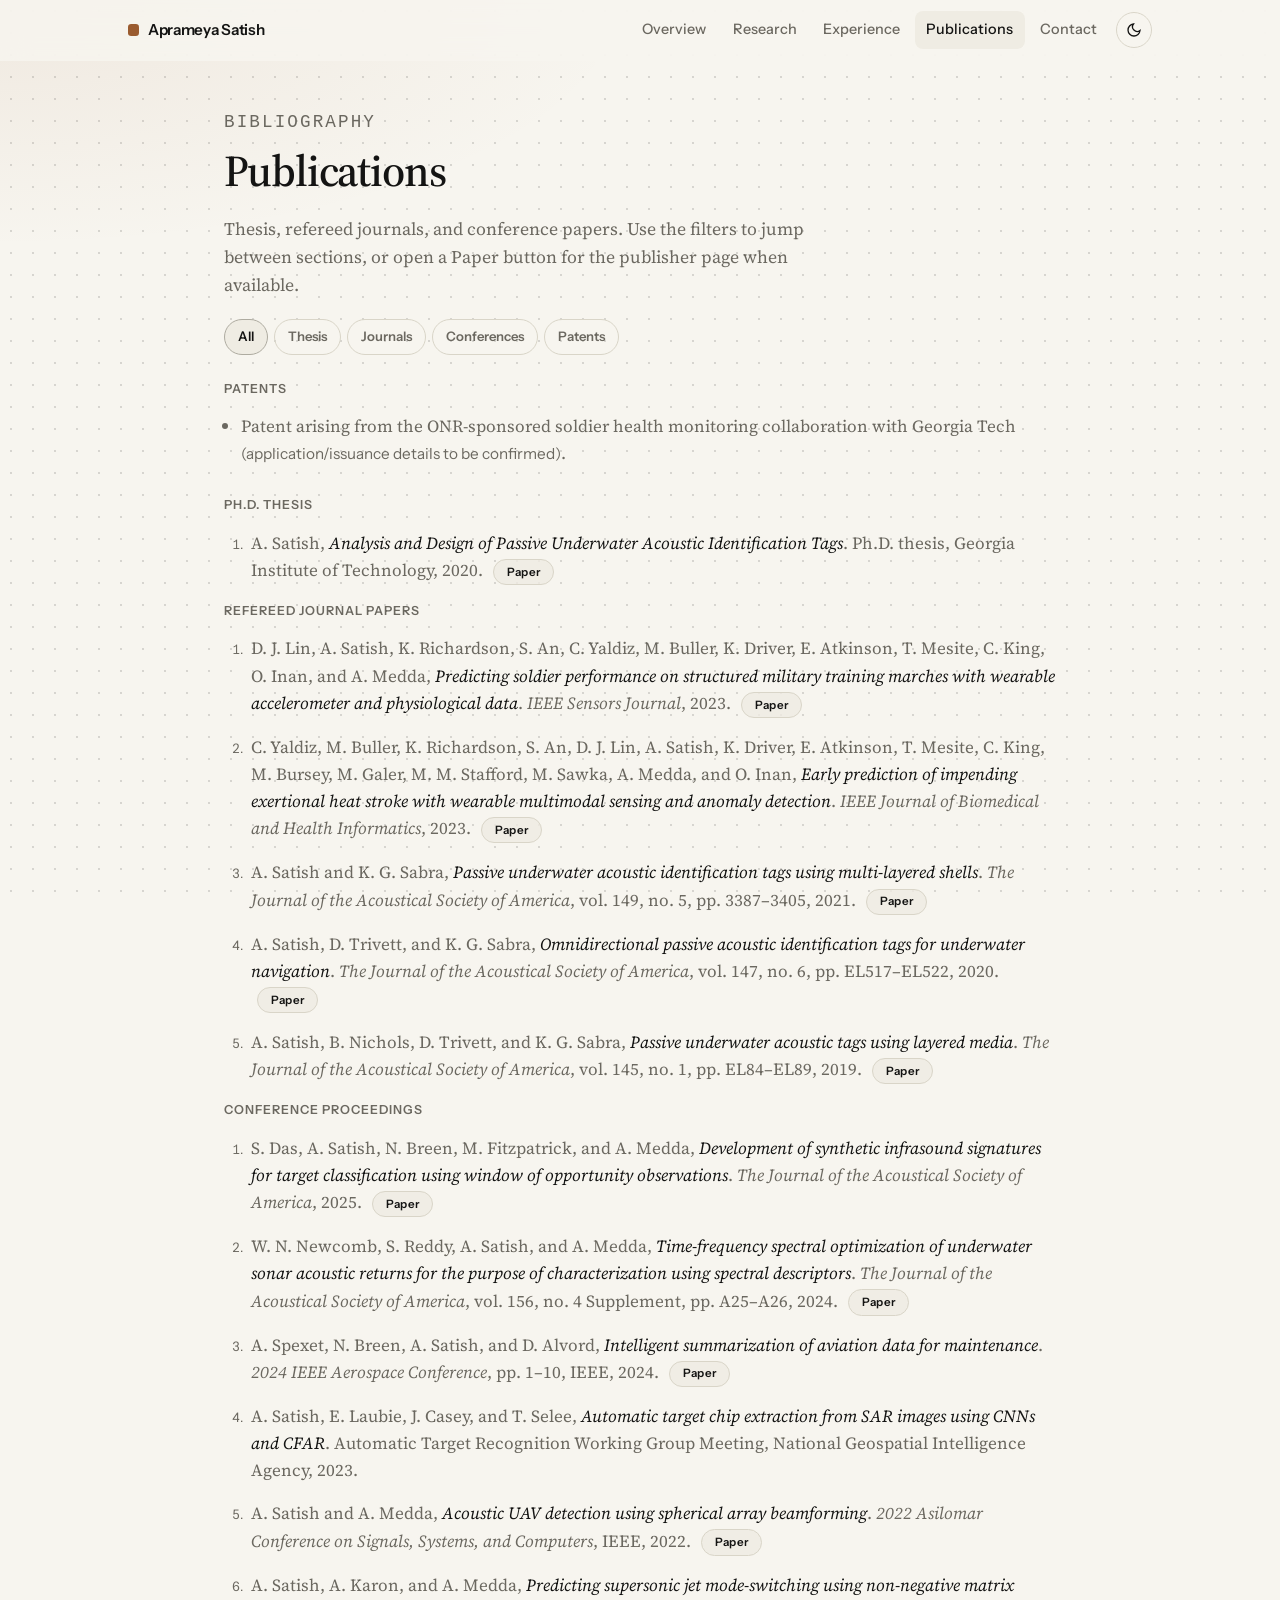
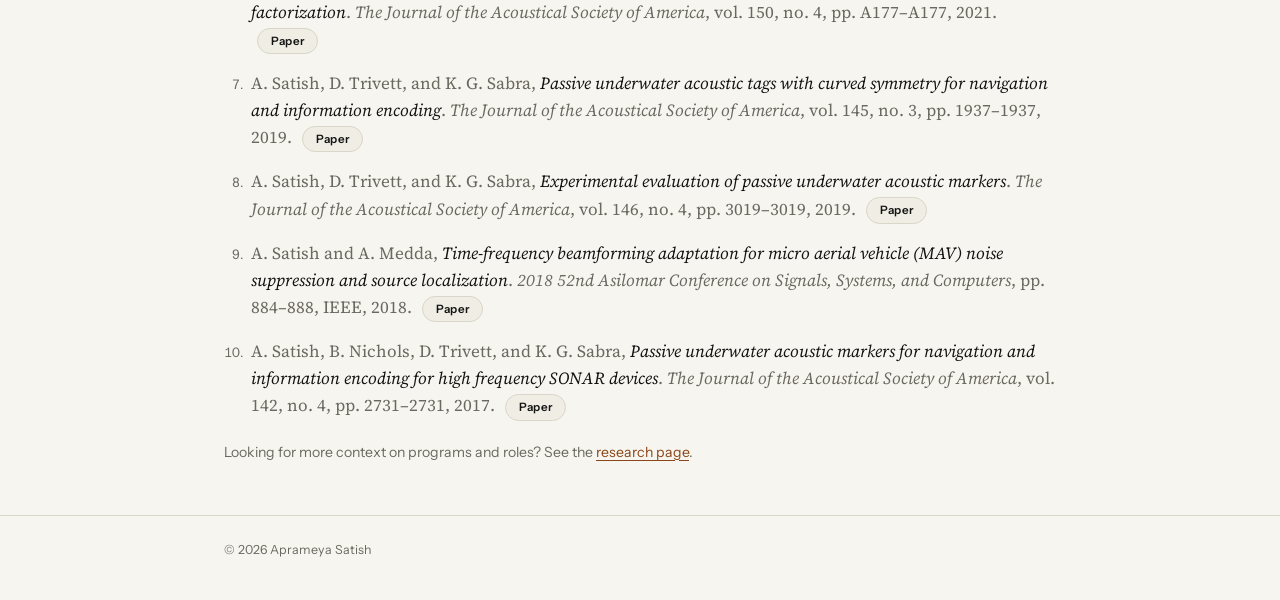
==== commit 0220cd75: "Add Experience page and clarify hero social links Separate role history onto experience.html so Rese" ====
--- a/publications.html
+++ b/publications.html
@@ -37,6 +37,7 @@
                 <ul class="nav__menu" id="nav-menu">
                     <li><a class="nav__link" href="./">Overview</a></li>
                     <li><a class="nav__link" href="research.html">Research</a></li>
+                    <li><a class="nav__link" href="experience.html">Experience</a></li>
                     <li><a class="nav__link" href="publications.html" aria-current="page">Publications</a></li>
                     <li><a class="nav__link" href="./#contact">Contact</a></li>
                 </ul>
--- a/style.css
+++ b/style.css
@@ -351,13 +351,12 @@
   display: flex;
   flex-wrap: wrap;
   gap: 0.5rem;
-  margin: 0;
+  margin: 0 0 1rem;
   padding: 0;
   list-style: none;
 }
 
-.fact-chips li,
-.fact-chips a {
+.fact-chips li {
   font-family: var(--font-mono);
   font-size: 0.75rem;
   color: var(--muted);
@@ -365,12 +364,46 @@
   border-radius: 999px;
   padding: 0.35rem 0.75rem;
   background: color-mix(in srgb, var(--bg-elevated) 80%, transparent);
-  text-decoration: none;
-}
-
-.fact-chips a:hover {
-  color: var(--fg);
-  border-color: color-mix(in srgb, var(--fg) 30%, var(--border));
+  cursor: default;
+  user-select: none;
+}
+
+.social-links {
+  display: flex;
+  flex-wrap: wrap;
+  align-items: center;
+  gap: 0.65rem;
+  margin: 0;
+  padding: 0;
+  list-style: none;
+}
+
+.social-link {
+  display: inline-flex;
+  align-items: center;
+  justify-content: center;
+  width: 2.35rem;
+  height: 2.35rem;
+  color: var(--fg);
+  background: var(--surface);
+  border: 1px solid var(--border);
+  border-radius: 8px;
+  text-decoration: none;
+  box-shadow: var(--shadow);
+  transition: color var(--duration) var(--ease), border-color var(--duration) var(--ease),
+    background var(--duration) var(--ease), transform var(--duration) var(--ease);
+}
+
+.social-link svg {
+  width: 1.15rem;
+  height: 1.15rem;
+}
+
+.social-link:hover {
+  color: var(--link);
+  border-color: color-mix(in srgb, var(--link) 35%, var(--border));
+  background: var(--bg-elevated);
+  transform: translateY(-1px);
 }
 
 .page-header {
@@ -487,8 +520,7 @@
   list-style: none;
 }
 
-.program__meta li,
-.program__meta a {
+.program__meta li {
   font-family: var(--font-sans);
   font-size: 0.72rem;
   font-weight: 600;
@@ -496,12 +528,24 @@
   border: 1px solid var(--border);
   border-radius: 999px;
   padding: 0.2rem 0.55rem;
-  text-decoration: none;
-}
-
-.program__meta a:hover {
+}
+
+.program__meta a {
+  color: inherit;
+  text-decoration: none;
+  border: 0;
+  background: none;
+  padding: 0;
+  border-radius: 0;
+}
+
+.program__meta li:has(a):hover {
   color: var(--link);
   border-color: color-mix(in srgb, var(--link) 40%, var(--border));
+}
+
+.program__meta a:hover {
+  color: inherit;
 }
 
 /* ——— Selected pubs teaser ——— */
